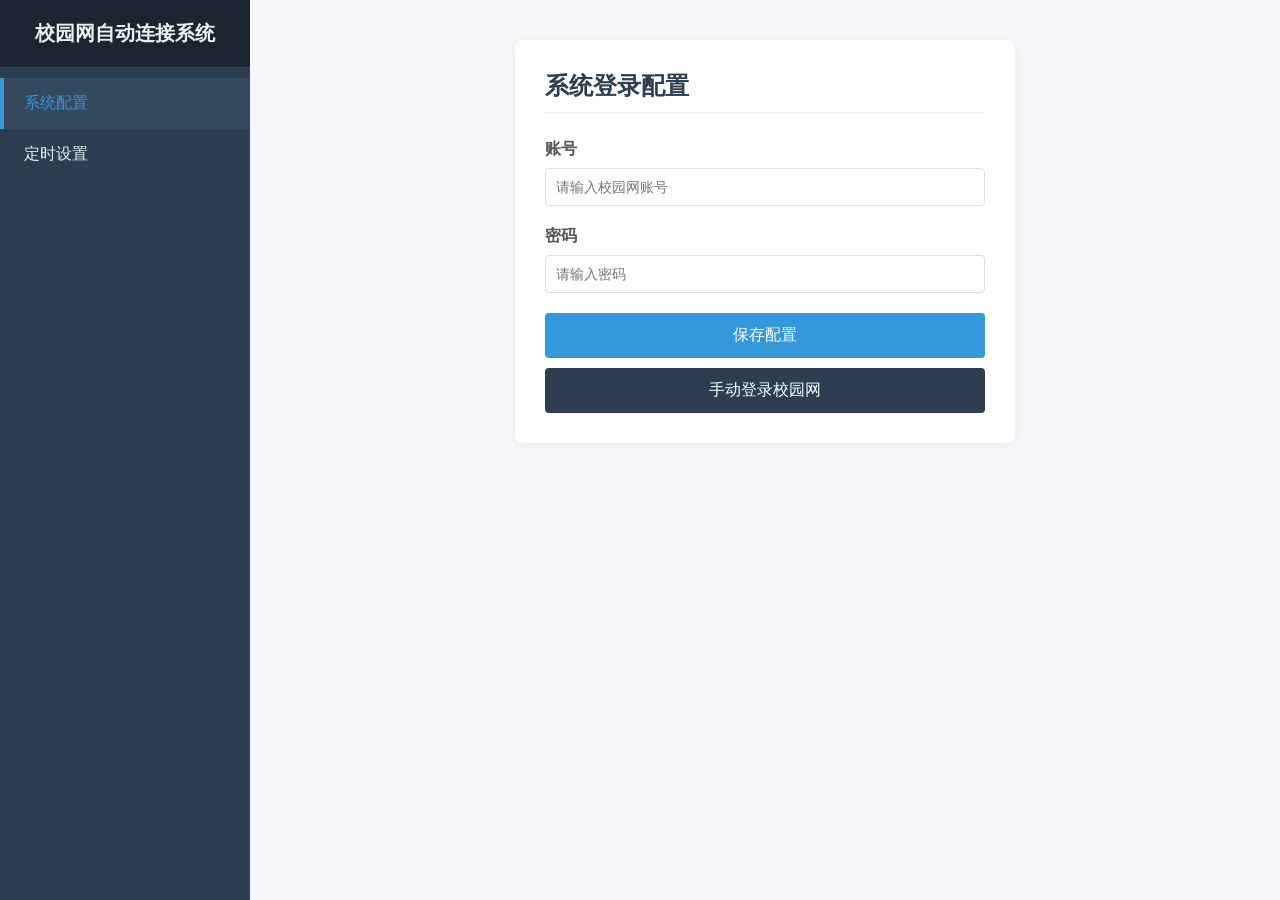
==== nodeJS_ver/server/index.html @ 808ebbd8 "NodejS版本全面上线" ====
<!DOCTYPE html>
<html lang="zh-CN">
<head>
    <meta charset="UTF-8">
    <meta name="viewport" content="width=device-width, initial-scale=1.0">
    <title>校园网，通往每一种生活</title>
    <style>
        /* --- 基础重置 --- */
        * {
            margin: 0;
            padding: 0;
            box-sizing: border-box;
        }

        body {
            font-family: "Microsoft YaHei", Arial, sans-serif;
            display: flex;
            height: 100vh; /* 占满整个视口高度 */
            background-color: #f4f6f9;
            color: #333;
        }

        /* --- 左侧菜单栏样式 --- */
        .sidebar {
            width: 250px;
            background-color: #2c3e50; /* 深色背景 */
            color: #ecf0f1;
            display: flex;
            flex-direction: column;
            flex-shrink: 0; /* 防止被压缩 */
        }

        .sidebar-title {
            padding: 20px;
            font-size: 20px;
            font-weight: bold;
            text-align: center;
            border-bottom: 1px solid #34495e;
            background-color: #1a252f;
        }

        .menu {
            list-style: none;
            margin-top: 10px;
        }

        .menu-item {
            padding: 15px 20px;
            cursor: pointer;
            transition: background 0.3s;
            border-left: 4px solid transparent;
        }

        .menu-item:hover {
            background-color: #34495e;
        }

        /* 菜单激活状态 */
        .menu-item.active {
            background-color: #34495e;
            border-left-color: #3498db; /* 蓝色高亮条 */
            color: #3498db;
        }

        /* --- 右侧内容区域样式 --- */
        .main-content {
            flex-grow: 1;
            padding: 40px;
            overflow-y: auto; /* 内容过多时滚动 */
        }



        /* 默认隐藏所有内容面板 */
        .content-panel {
            display: none;
            background-color: #fff;
            padding: 30px;
            border-radius: 8px;
            box-shadow: 0 2px 10px rgba(0,0,0,0.05);
            max-width: 500px;
            margin: 0 auto ; /* 居中显示 */
        }

        /* 显示激活的面板 */
        .content-panel.active {
            display: block;
        }



        .panel-title {
            margin-bottom: 25px;
            font-size: 24px;
            color: #2c3e50;
            border-bottom: 2px solid #f0f0f0;
            padding-bottom: 10px;
        }

        /* --- 登录表单样式 --- */
        .form-group {
            margin-bottom: 20px;
        }

        .form-group label {
            display: block;
            margin-bottom: 8px;
            font-weight: bold;
            color: #555;
        }

        .form-group input[type="text"],
        .form-group input[type="password"] {
            width: 100%;
            padding: 10px;
            border: 1px solid #ddd;
            border-radius: 4px;
            font-size: 14px;
            outline: none;
            transition: border-color 0.3s;
        }

        .form-group input:focus {
            border-color: #3498db;
        }

        .checkbox-group {
            display: flex;
            align-items: center;
            margin-bottom: 25px;
        }

        .checkbox-group input {
            margin-right: 8px;
        }

        .submit-btn {
            width: 100%;
            padding: 12px;
            background-color: #3498db;
            color: white;
            border: none;
            border-radius: 4px;
            font-size: 16px;
            cursor: pointer;
            transition: background 0.3s;
            margin-bottom: 10px;
        }
        .sure-btn {
            width: 100%;
            padding: 12px;
            background-color: #2c3e50;
            color: white;
            border: none;
            border-radius: 4px;
            font-size: 16px;
            cursor: pointer;
            transition: background 0.3s;
            display: none;

        }

        .sure-btn.active{
            display: block;
        }

        .submit-btn:hover {
            background-color: #2980b9;
        }

        .sure-btm:hover {
            background-color: #1f2e3a;
        }

        /* 定时设置留空的提示文字 */
        .empty-placeholder {
            color: #1f2e3a;
            text-align: center;
            margin-top:10px;
        }
        .time-planer-button {
            margin-top: 10px;
            border-radius: 30px;
            border-color: #1a252f;
            background-color: #f4f6f9;
            color: #1a252f;
            font-size: 15px;
            height: 40px;
            display: inline-block;
            padding: 0 10px;

        }
        .del-planer-button {
            margin-top: 10px;
            border-radius: 30px;
            border-color: #810808;
            background-color: #f4f6f9;
            color: #810808;
            font-size: 15px;
            height: 40px;
            display: none;
            padding: 0 10px;
        }
        .del-planer-button.active {
            display: inline-block;
        }
    </style>
</head>
<body>

<!-- 左侧菜单栏 -->
<nav class="sidebar">
    <div class="sidebar-title">校园网自动连接系统</div>
    <ul class="menu">
        <!-- 添加 onclick 事件用于切换内容 -->
        <li class="menu-item active" onclick="switchTab('system-config', this)">系统配置</li>
        <li class="menu-item" onclick="switchTab('timer-settings', this)">定时设置</li>
    </ul>
</nav>

<!-- 右侧主内容区 -->
<main class="main-content" id="main-content">

    <!-- 系统配置面板 (默认显示) -->
    <div id="system-config" class="content-panel active">
        <h2 class="panel-title">系统登录配置</h2>

            <div class="form-group">
                <label for="username">账号</label>
                <input type="text" id="username" name="username" placeholder="请输入校园网账号" required>
            </div>
            <div class="form-group">
                <label for="password">密码</label>
                <input type="password" id="password" name="password" placeholder="请输入密码" required>
            </div>
            <!--
            <div class="checkbox-group">
                <input type="checkbox" id="remember" name="remember">
                <label for="remember" style="margin-bottom: 0; font-weight: normal;">保存配置到本地</label>
            </div>
            -->

            <button type="submit" class="submit-btn">保存配置</button>
            <button type="submit" class="sure-btn active" id="login" onclick="onLoginOrOutButtonClick()">手动登录校园网</button>
            <button type="submit" class="sure-btn" id="logout" onclick="onLoginOrOutButtonClick()">退出登录</button>
    </div>

    <!-- 定时设置面板 (默认隐藏) -->
    <div id="timer-settings" class="content-panel">
        <h2 class="panel-title">定时设置</h2>
        <div class="empty-placeholder">
            <p>计时任务可以让您在任何时候想登录校园网就自动登录上喵</p>
            <button class="time-planer-button", id="creater">创建计时任务</button>
            <button class="del-planer-button", id="del-button">删除所有</button>
        </div>
    </div>

</main>

<script>

    const createbutton = document.getElementById('creater');

    createbutton.addEventListener('click', () => {
        onCreateTimeEventClick()
    });


    // 简单的标签页切换逻辑
    function switchTab(panelId, menuItem) {
        // 1. 隐藏所有内容面板
        const panels = document.querySelectorAll('.content-panel');
        panels.forEach(panel => panel.classList.remove('active'));

        // 2. 移除所有菜单项的激活状态
        const menuItems = document.querySelectorAll('.menu-item');
        menuItems.forEach(item => item.classList.remove('active'));

        // 3. 显示目标面板
        document.getElementById(panelId).classList.add('active');



        // 4. 激活当前点击的菜单项
        menuItem.classList.add('active');
    }

    function onLoginOrOutButtonClick(){




        const enterbutton = document.getElementById('login');
        const closebutton = document.getElementById('logout');

        if(enterbutton.classList.contains('active')){
            enterbutton.classList.remove('active')
            closebutton.classList.add('active');
        } else {
            closebutton.classList.remove('active')
            enterbutton.classList.add('active');

        }

    }

    function onCreateTimeEventClick(){
        const delbutton = document.getElementById('del-button');
        delbutton.classList.add('active');
        const new_button = document.createElement('button');
        document.getElementById('main-content').appendChild(new_button);

    }
</script>
</body>
</html>
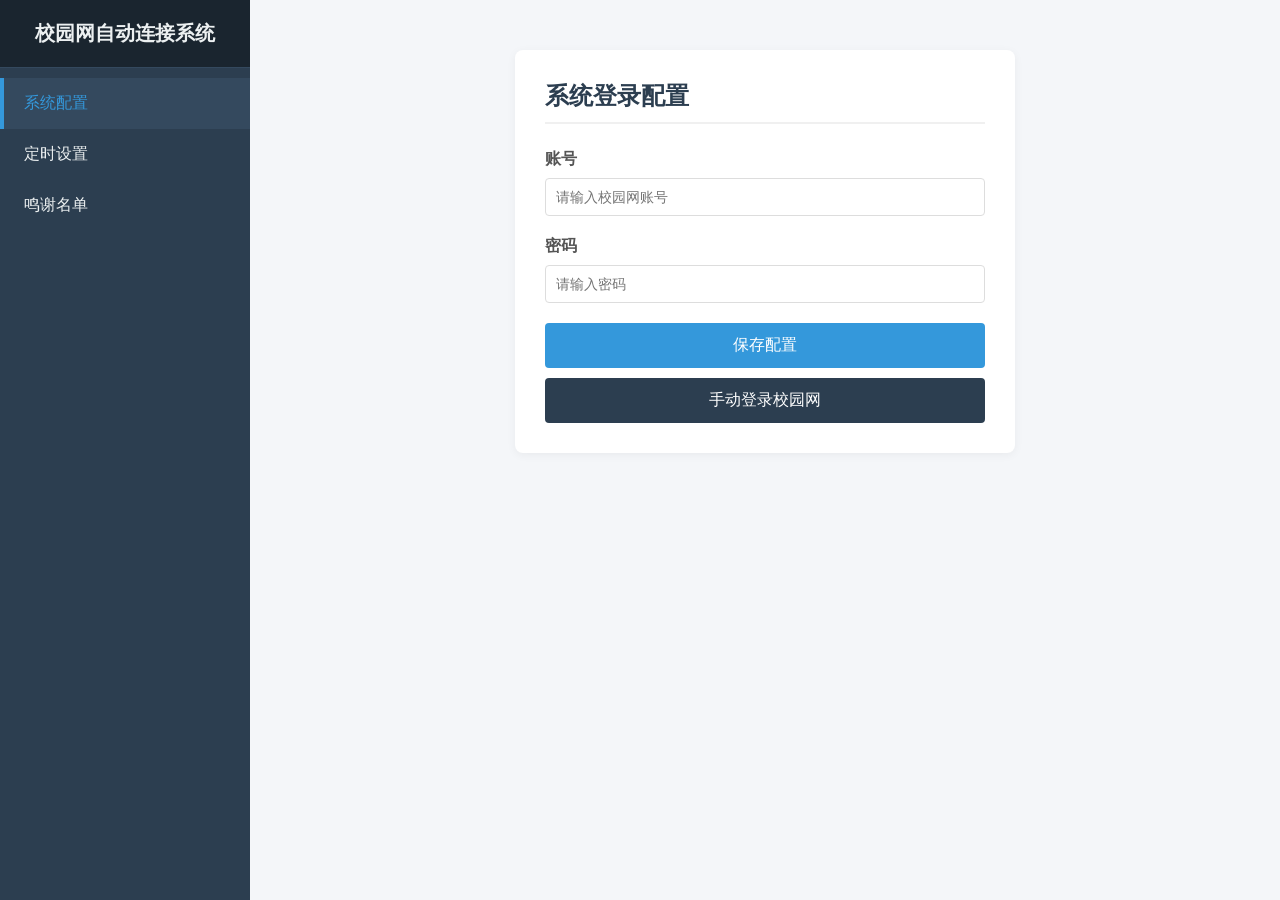
==== commit 9af2b9fb: "NodejS版本上下线功能现已完善" ====
--- a/nodeJS_ver/server/index.html
+++ b/nodeJS_ver/server/index.html
@@ -75,11 +75,11 @@
         .content-panel {
             display: none;
             background-color: #fff;
-            padding: 30px;
+            padding:  30px;
             border-radius: 8px;
             box-shadow: 0 2px 10px rgba(0,0,0,0.05);
             max-width: 500px;
-            margin: 0 auto ; /* 居中显示 */
+            margin: 10px auto ; /* 居中显示 */
         }
 
         /* 显示激活的面板 */
@@ -168,15 +168,15 @@
             background-color: #2980b9;
         }
 
-        .sure-btm:hover {
+        .sure-btn:hover {
             background-color: #1f2e3a;
         }
 
         /* 定时设置留空的提示文字 */
         .empty-placeholder {
             color: #1f2e3a;
-            text-align: center;
-            margin-top:10px;
+            margin-top:5px;
+            font-size: 13px;
         }
         .time-planer-button {
             margin-top: 10px;
@@ -204,6 +204,40 @@
         .del-planer-button.active {
             display: inline-block;
         }
+        .top-banner {
+            border-width: 10px 10px ;
+            margin: 0 30% ;
+            align-content: center;
+            padding: 0 40px;
+            height: 40px;
+            color: #1b5a1b;
+            background-color: #6ebc6e;
+            border-radius: 10px;
+            display: none;
+            box-shadow: 0 2px 5px rgba(0,0,0,0.2);
+            font-size: 15px;
+            font-weight: bold;
+            border-color: #1b5a1b;
+            z-index: 1000;    /*保证在最上层*/
+            transform: translateY(-200%);
+            transition: transform 0.4s ease-in-out;
+
+        }
+        .top-banner.online{
+            background-color: #1f2e3a;
+            color: #fafafd;
+
+        }
+
+        .top-banner.show{
+            transform: translateY(-200%);
+            display: inline-block;
+        }
+        .top-banner.move {
+            transform: translateY(0);
+        }
+
+
     </style>
 </head>
 <body>
@@ -215,11 +249,26 @@
         <!-- 添加 onclick 事件用于切换内容 -->
         <li class="menu-item active" onclick="switchTab('system-config', this)">系统配置</li>
         <li class="menu-item" onclick="switchTab('timer-settings', this)">定时设置</li>
+        <li class="menu-item" onclick="switchTab('name', this)" id="name">鸣谢名单</li>
     </ul>
 </nav>
 
 <!-- 右侧主内容区 -->
 <main class="main-content" id="main-content">
+    <div id="top-banner" class="top-banner">
+        <p>配置保存成功</p>
+    </div>
+    <div id ="login_banner" class="top-banner online">
+        <p>正在登录</p>
+    </div>
+    <div id ="logout_banner" class="top-banner online">
+        <p>正在登出</p>
+    </div>
+    <div id ="error_banner" class="top-banner">
+        <p>操作失败</p>
+    </div>
+
+
 
     <!-- 系统配置面板 (默认显示) -->
     <div id="system-config" class="content-panel active">
@@ -240,8 +289,8 @@
             </div>
             -->
 
-            <button type="submit" class="submit-btn">保存配置</button>
-            <button type="submit" class="sure-btn active" id="login" onclick="onLoginOrOutButtonClick()">手动登录校园网</button>
+            <button type="submit" class="submit-btn" onclick="set_local_storage()">保存配置</button>
+            <button type="submit" class="sure-btn active" id="login" onclick="onLoginOrOutButtonClick()" >手动登录校园网</button>
             <button type="submit" class="sure-btn" id="logout" onclick="onLoginOrOutButtonClick()">退出登录</button>
     </div>
 
@@ -249,21 +298,34 @@
     <div id="timer-settings" class="content-panel">
         <h2 class="panel-title">定时设置</h2>
         <div class="empty-placeholder">
-            <p>计时任务可以让您在任何时候想登录校园网就自动登录上喵</p>
-            <button class="time-planer-button", id="creater">创建计时任务</button>
-            <button class="del-planer-button", id="del-button">删除所有</button>
+            <p>设置计时任务可以让您在任何时候想登录校园网就自动登录上喵</p>
+            <button class="time-planer-button", id="creater", onclick="onCreateTimeEventClick()">创建计时任务</button>
+            <button class="del-planer-button", id="del-button", onclick="onDelAll()">删除所有</button>
         </div>
     </div>
 
+    <div id="plan" class="content-panel">
+        <h2 class="panel-title">计划</h2>
+    </div>
+
 </main>
 
+
+
 <script>
-
-    const createbutton = document.getElementById('creater');
-
-    createbutton.addEventListener('click', () => {
-        onCreateTimeEventClick()
+    let on_plan = false;
+
+    window.addEventListener('DOMContentLoaded', () => {
+
+        console.log('>> 正在加载');
+        const username = localStorage.getItem('username');
+        const password = localStorage.getItem('password');
+
+        document.getElementById('username').value = username;
+        document.getElementById('password').value = password;
     });
+
+
 
 
     // 简单的标签页切换逻辑
@@ -278,6 +340,11 @@
 
         // 3. 显示目标面板
         document.getElementById(panelId).classList.add('active');
+        if (on_plan) {
+            if (panelId === 'timer-settings'){
+                document.getElementById('plan').classList.add('active');
+            }
+        }
 
 
 
@@ -287,29 +354,70 @@
 
     function onLoginOrOutButtonClick(){
 
-
-
-
         const enterbutton = document.getElementById('login');
         const closebutton = document.getElementById('logout');
 
         if(enterbutton.classList.contains('active')){
+            let login = document.getElementById('login_banner');
+            login.classList.add('show');
+            login.classList.add('move');
+
             enterbutton.classList.remove('active')
             closebutton.classList.add('active');
+
+            setTimeout(()=>{login.classList.remove('move')},1000)
+            login.classList.remove('show');
         } else {
+            let logout = document.getElementById('logout_banner');
+            logout.classList.add('show');
+            logout.classList.add('move');
+
             closebutton.classList.remove('active')
             enterbutton.classList.add('active');
 
-        }
+            setTimeout(()=>{logout.classList.remove('move')},1000)
+            logout.classList.remove('show');
+
+
+        }
+
+
+
+    }
+
+    function set_local_storage(){
+        //set local storage
+        localStorage.setItem('username', document.getElementById('username').value);
+        localStorage.setItem('password', document.getElementById('password').value);
+        console.log('>> 配置已保存');
+
+        const banner = document.getElementById('top-banner');
+        banner.classList.add('show')
+        banner.classList.add('move');
+        setTimeout(() => {banner.classList.remove('move');banner.classList.remove('show');},1000);
 
     }
 
     function onCreateTimeEventClick(){
         const delbutton = document.getElementById('del-button');
         delbutton.classList.add('active');
-        const new_button = document.createElement('button');
-        document.getElementById('main-content').appendChild(new_button);
-
+        /*
+        const new_panel = document.createElement('div');
+        new_panel.textContent = "Hello, World!";
+        new_panel.classList.add('content-panel active');
+
+        document.getElementById('main-content').appendChild(new_panel);
+
+         */
+
+        document.getElementById('plan').classList.add('active');
+        on_plan = true;
+    }
+
+    function onDelAll(){
+        document.getElementById('plan').classList.remove('active');
+        on_plan = false;
+        document.getElementById('del-button').classList.remove('active');
     }
 </script>
 </body>
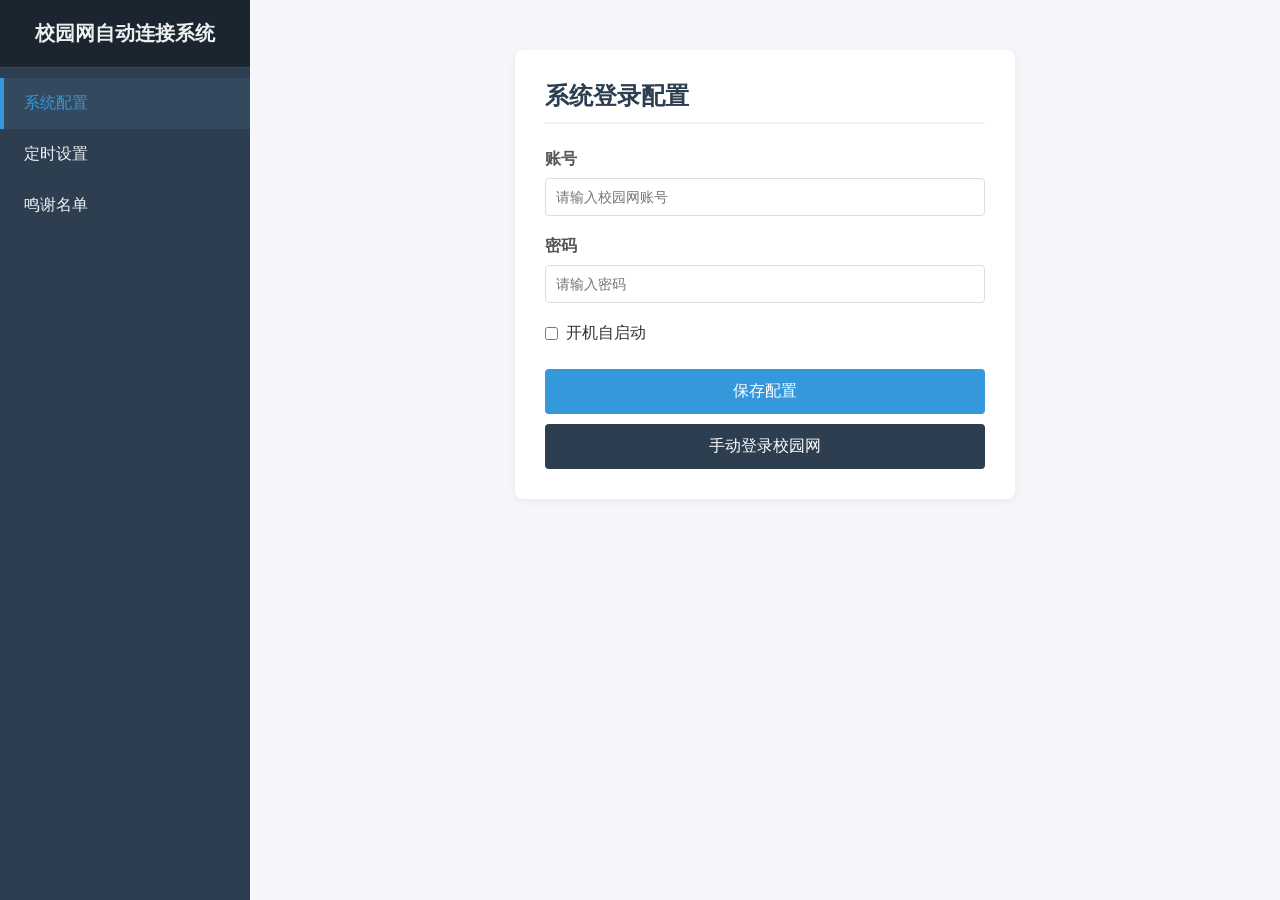
==== commit c2c79861: "修改了前端界面，优化了请求，现已全面支持手动和自动上下线" ====
--- a/nodeJS_ver/server/index.html
+++ b/nodeJS_ver/server/index.html
@@ -205,36 +205,73 @@
             display: inline-block;
         }
         .top-banner {
-            border-width: 10px 10px ;
-            margin: 0 30% ;
+            position: absolute;
+            top: 10px;
+            left: 50%;
             align-content: center;
             padding: 0 40px;
             height: 40px;
             color: #1b5a1b;
             background-color: #6ebc6e;
             border-radius: 10px;
-            display: none;
+            display: inline-block;
             box-shadow: 0 2px 5px rgba(0,0,0,0.2);
             font-size: 15px;
+            border: 2px solid #1b5a1b;
             font-weight: bold;
-            border-color: #1b5a1b;
             z-index: 1000;    /*保证在最上层*/
             transform: translateY(-200%);
             transition: transform 0.4s ease-in-out;
 
         }
         .top-banner.online{
-            background-color: #1f2e3a;
+            background-color: #375467;
+            border: 2px solid #1a252f;
             color: #fafafd;
 
         }
 
-        .top-banner.show{
-            transform: translateY(-200%);
-            display: inline-block;
-        }
         .top-banner.move {
             transform: translateY(0);
+        }
+
+        .top-banner.suc {
+            border: 2px solid #1b5a1b;
+            color: #1b5a1b;
+            background-color: #6ebc6e;
+
+        }
+
+        .top-banner.err {
+            background-color: rgba(255,17,9,0.57);
+            color: #810808;
+            border: 2px solid #810808;
+        }
+
+        .plan-step{    /*设置时间单元*/
+            align-content:baseline;
+            padding-bottom: 3px;
+            justify-content: left;
+            display: inline-block;
+        }
+        .time-input{
+            height: 35px;
+            width: 150px;
+            border: 1px solid #1a252f;
+            border-radius: 10px;
+            font-size: 20px;
+            text-align: center;
+            display: inline-block;
+
+        }
+        .mode-selector{
+            height: 35px;
+            border: 1px solid #1a252f;
+            border-radius: 10px;
+            width: 100px;
+            font-size: 15px;
+            display: inline-block;
+            text-align: center;
         }
 
 
@@ -282,12 +319,12 @@
                 <label for="password">密码</label>
                 <input type="password" id="password" name="password" placeholder="请输入密码" required>
             </div>
-            <!--
+
             <div class="checkbox-group">
                 <input type="checkbox" id="remember" name="remember">
-                <label for="remember" style="margin-bottom: 0; font-weight: normal;">保存配置到本地</label>
+                <label for="remember" style="margin-bottom: 0; font-weight: normal;">开机自启动</label>
             </div>
-            -->
+
 
             <button type="submit" class="submit-btn" onclick="set_local_storage()">保存配置</button>
             <button type="submit" class="sure-btn active" id="login" onclick="onLoginOrOutButtonClick()" >手动登录校园网</button>
@@ -298,14 +335,30 @@
     <div id="timer-settings" class="content-panel">
         <h2 class="panel-title">定时设置</h2>
         <div class="empty-placeholder">
-            <p>设置计时任务可以让您在任何时候想登录校园网就自动登录上喵</p>
-            <button class="time-planer-button", id="creater", onclick="onCreateTimeEventClick()">创建计时任务</button>
-            <button class="del-planer-button", id="del-button", onclick="onDelAll()">删除所有</button>
+            <p>设置计时任务可以让您在任何时候想登录校园网就自动登录，想自动登出就自动登出喵(╹ڡ╹ )</p>
+            <p>填写的时间格式为 XX:XX:XX哦，比如"5"要填成"05"，记得使用英文冒号，不要填错了喵</p>
+            <button class="time-planer-button"  id="creater" onclick="onCreateTimeEventClick()">创建计时任务</button>
+            <button class="del-planer-button" id="del-button" onclick="onDelAll()">删除所有</button>
+            <button class="del-planer-button" id="del-button-single" onclick="DelSingle()">删除最后一项</button>
+            <button class="time-planer-button" id="save" onclick="save_time_plan()">保存时间配置</button>
         </div>
     </div>
 
     <div id="plan" class="content-panel">
-        <h2 class="panel-title">计划</h2>
+
+        <h2 class="panel-title", id="ScheduleField">计划</h2>
+        <div id="step" class = "plan-step">
+            <label id="number">1.</label>
+            <label >时间：</label>
+            <input type="text"  class="time-input" value="00:00:00">
+            <label for="selectField">模式：</label>
+            <select id="selectField" class="mode-selector">
+                <option value="none">无</option>
+                <option value="online">上线</option>
+                <option value="offline">下线</option>
+            </select>
+
+        </div>
     </div>
 
 </main>
@@ -314,16 +367,21 @@
 
 <script>
     let on_plan = false;
-
-    window.addEventListener('DOMContentLoaded', () => {
-
-        console.log('>> 正在加载');
-        const username = localStorage.getItem('username');
-        const password = localStorage.getItem('password');
-
-        document.getElementById('username').value = username;
-        document.getElementById('password').value = password;
-    });
+    let auto = false;
+    let judge = false;
+    let have_param = true;
+    let a = 0;
+
+
+    console.log('>> 正在加载');
+    const username = localStorage.getItem('username');
+    const password = localStorage.getItem('password');
+
+    document.getElementById('username').value = username;
+    document.getElementById('password').value = password;
+    read_time_plan();
+
+
 
 
 
@@ -358,29 +416,54 @@
         const closebutton = document.getElementById('logout');
 
         if(enterbutton.classList.contains('active')){
+
+
+
             let login = document.getElementById('login_banner');
-            login.classList.add('show');
+            //login.classList.add('show');
             login.classList.add('move');
 
             enterbutton.classList.remove('active')
             closebutton.classList.add('active');
+            make_login()
 
             setTimeout(()=>{login.classList.remove('move')},1000)
-            login.classList.remove('show');
         } else {
             let logout = document.getElementById('logout_banner');
-            logout.classList.add('show');
             logout.classList.add('move');
 
             closebutton.classList.remove('active')
             enterbutton.classList.add('active');
+            make_logout()
+
 
             setTimeout(()=>{logout.classList.remove('move')},1000)
-            logout.classList.remove('show');
-
-
-        }
-
+
+
+        }
+
+        function make_login(){
+            fetch("http://localhost:3000/login", {method:"GET"}).then(
+                data => {
+                    console.log(`>> 登入请求发送成功 [${data}]`)
+                }
+            ).catch(
+                err => {
+                    console.log(`>> 登入请求发送失败 [${err}]`)
+                }
+            )
+        }
+        function make_logout(){
+            fetch("http://localhost:3000/logout", {method:"GET"}).then(
+                data => {
+                    console.log(`>> 登出请求发送成功 [${data}]`)
+                }
+            ).catch(
+                err => {
+                    console.log(`>> 登出请求发送失败 [${err}]`)
+                }
+            )
+        }
 
 
     }
@@ -392,15 +475,19 @@
         console.log('>> 配置已保存');
 
         const banner = document.getElementById('top-banner');
-        banner.classList.add('show')
         banner.classList.add('move');
-        setTimeout(() => {banner.classList.remove('move');banner.classList.remove('show');},1000);
+        banner.textContent = '配置保存成功'
+        setTimeout(() => {banner.classList.remove('move')},1000);
+
+        read_account();
 
     }
 
     function onCreateTimeEventClick(){
         const delbutton = document.getElementById('del-button');
+        const del_single = document.getElementById('del-button-single');
         delbutton.classList.add('active');
+        del_single.classList.add('active');
         /*
         const new_panel = document.createElement('div');
         new_panel.textContent = "Hello, World!";
@@ -412,12 +499,191 @@
 
         document.getElementById('plan').classList.add('active');
         on_plan = true;
+
+        if(judge){
+            judge = false;
+
+        } else {
+            copy_step(false,{});
+            console.log(a)
+        }
+
     }
 
     function onDelAll(){
         document.getElementById('plan').classList.remove('active');
         on_plan = false;
         document.getElementById('del-button').classList.remove('active');
+        document.getElementById('del-button-single').classList.remove('active');
+        const target = document.querySelectorAll('.plan-step');
+        const frame = document.getElementById('plan');
+        const time = target[0]
+        const clone = time.cloneNode(true);
+        judge = true;
+
+        target.forEach((item) => {
+            item.remove();
+        })
+        frame.append(clone)
+
+        a = 1;
+    }
+    function DelSingle(){
+        let target = document.querySelectorAll('.plan-step');
+        const frame = document.getElementById('plan');
+        const time = target[0];
+        const clone = time.cloneNode(true);
+        target[target.length-1].remove();
+        target = document.querySelectorAll('.plan-step');
+        a --
+
+        if(target.length === 0){
+            document.getElementById('plan').classList.remove('active');
+            on_plan = false;
+            document.getElementById('del-button').classList.remove('active');
+            document.getElementById('del-button-single').classList.remove('active');
+            judge = true;
+            frame.append(clone);
+            a = 1;
+        }
+    }
+
+     function copy_step(auto,data){
+         const time = document.querySelector('.plan-step');
+         let clone = time.cloneNode(true);
+
+        const frame = document.getElementById('plan');
+        clone.id = "plan-step" + (a).toString();
+        let clone_name = clone.querySelector('label');
+        clone_name.textContent = (++a).toString() + ".";
+
+
+        if(!have_param){   //用于第一次检测是否有localstorage
+            time.remove()
+            have_param = true;
+        }
+
+
+        if(auto){
+
+
+            let set_time = data.time;
+            let set_mode = data.mode;
+
+            let get_time = clone.querySelector(".time-input");
+            let get_mode = clone.querySelector('.mode-selector');
+
+            get_mode.value = set_mode;
+            get_time.value = set_time;
+
+        } else {
+
+        }
+
+        frame.appendChild(clone);
+
+    }
+    
+    function save_time_plan(){
+        const plan = document.querySelectorAll('.plan-step');
+        const plan_banner = document.getElementById('plan')
+        let schedule = {
+            "plan": []
+        }
+        plan.forEach(item => {
+            let time = item.querySelector('.time-input');
+            let mode = item.querySelector('.mode-selector')
+            let node = {
+                "time": time.value,
+                "mode": mode.value
+            }
+            schedule.plan.push(node)
+            localStorage.setItem('schedule', JSON.stringify(schedule));
+
+
+
+        })
+        if(plan_banner.classList.contains('active')) {
+            read_schedule(schedule);
+
+            console.log(">> 时间配置已保存")
+
+            const banner = document.getElementById('top-banner');
+            banner.textContent = "时间配置已保存"
+            banner.classList.add('move');
+            setTimeout(() => {banner.classList.remove('move');},1000);
+        } else {
+            console.log(">> 请创建时间计划")
+            const banner = document.getElementById('top-banner');
+            banner.textContent = "请创建时间计划"
+            banner.classList.add("err");
+            banner.classList.add('move');
+            setTimeout(() => {banner.classList.remove('move')},1000);
+            setTimeout(() => {banner.classList.remove("err")}, 2000);
+
+
+        }
+
+    }
+
+
+    function read_time_plan(){
+        const param = localStorage.getItem('schedule');
+        console.log(param)
+        if(param !== null){
+            const schedule = JSON.parse(localStorage.getItem('schedule'));
+            schedule.plan.forEach((data) => {
+
+                copy_step(true,data)
+            })
+
+            const time = document.getElementById('step');
+            time.remove();
+            on_plan = true;
+            auto = true;
+            document.getElementById('del-button').classList.add('active');
+            document.getElementById('del-button-single').classList.add('active');
+
+
+            console.log(JSON.stringify(schedule))
+
+            setTimeout(() => {read_schedule(schedule);
+                read_account();},1000);
+        } else {
+
+            have_param = false;
+            return 0
+        }
+
+
+    }
+
+    function read_schedule(schedule){
+        fetch("http://localhost:3000/PushTimeData", {method:'POST',
+            headers : {
+                'Content-Type': 'application/json',
+            },body: JSON.stringify(schedule)}).then(
+            data => {
+                console.log(">> 发送时间计划成功")
+
+            }
+        )
+    }
+
+    function read_account(){
+        const username = localStorage.getItem('username');
+        const password = localStorage.getItem('password');
+        const data = {
+            "name":username,
+            "password": password
+        }
+        fetch("http://localhost:3000/PushAccount", {method:"POST", headers : {
+                'Content-Type': 'application/json'},body:JSON.stringify(data)}).then(
+                    data => {
+                        console.log(">> 账号数据发送成功")
+                    }
+        )
+
     }
 </script>
 </body>
